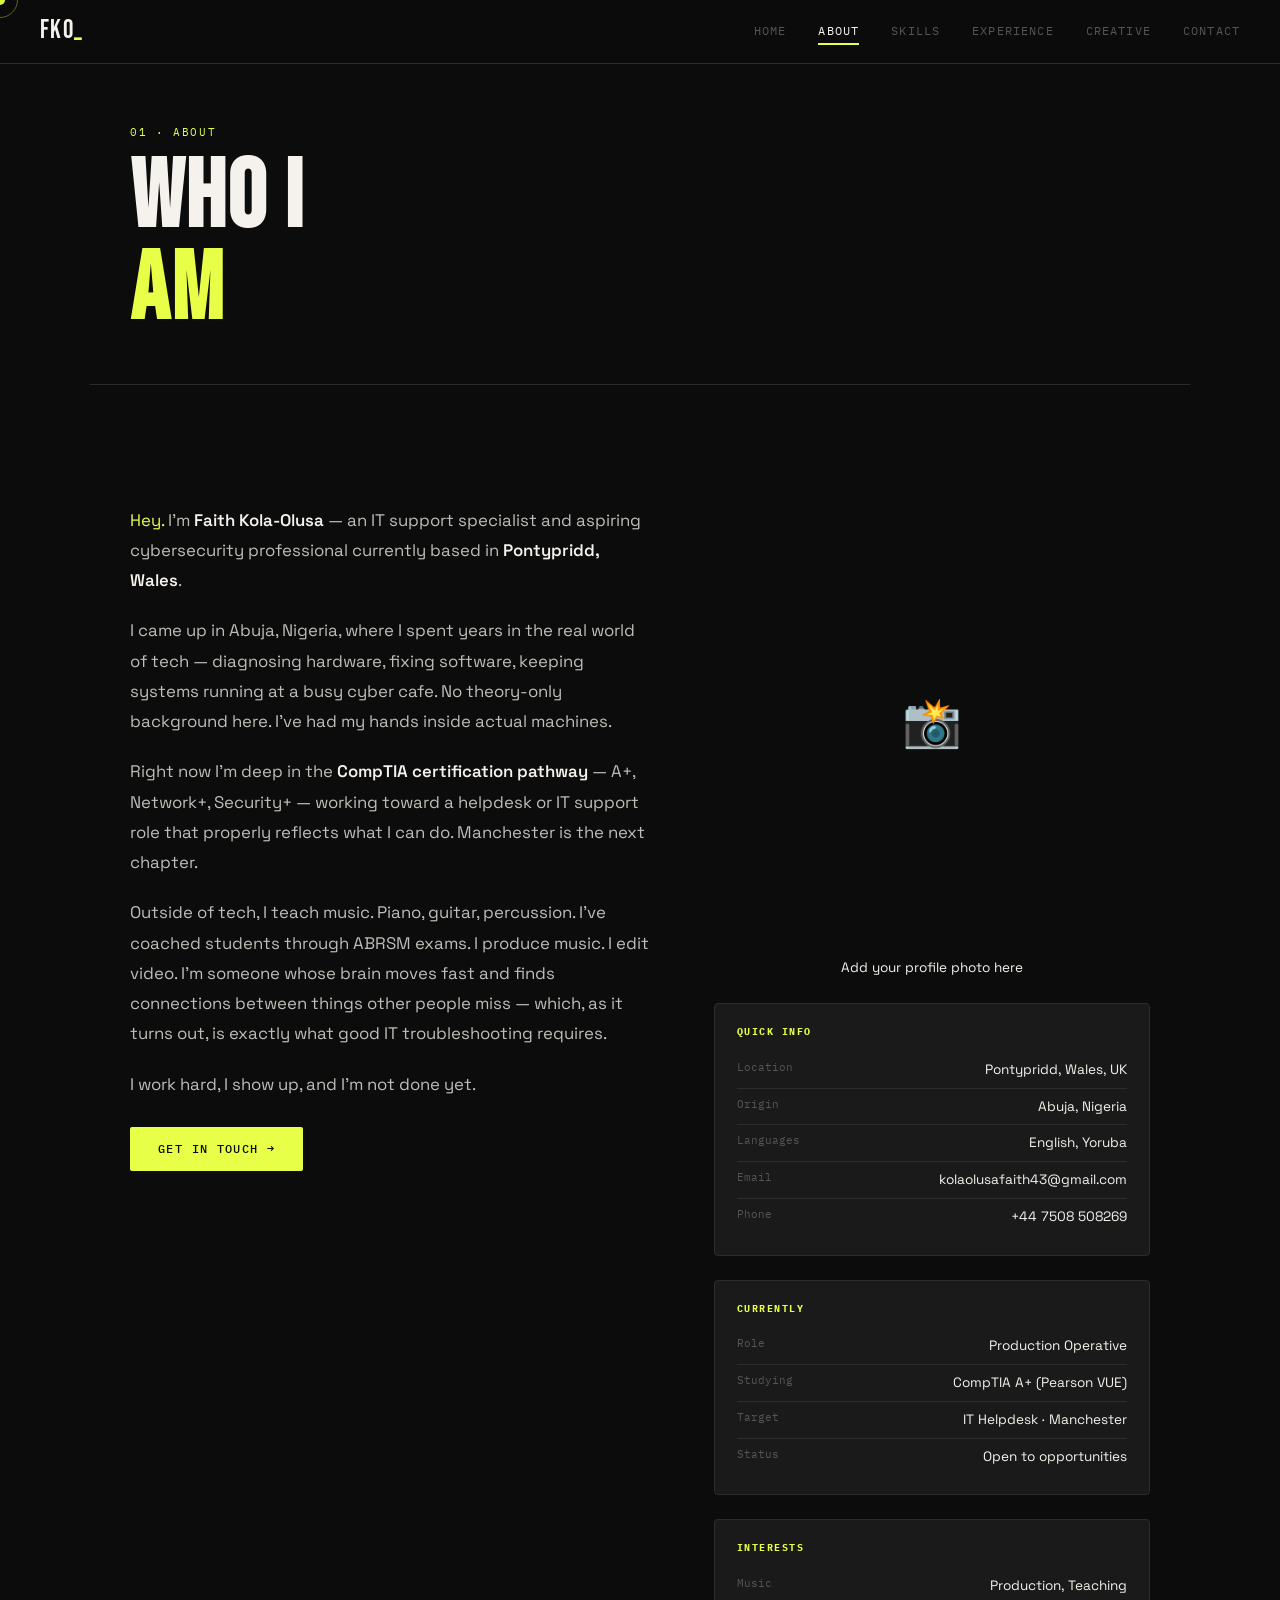
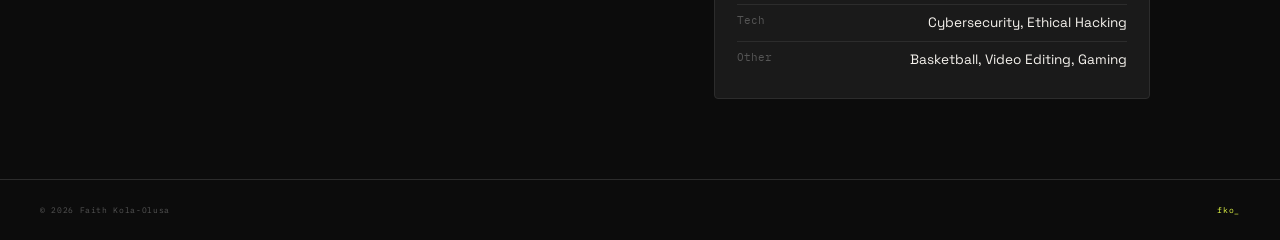
==== pages/about.html @ 6bc58b31 "Initial commit: Portfolio website structure" ====
<!DOCTYPE html>
<html lang="en">
<head>
  <meta charset="UTF-8"/>
  <meta name="viewport" content="width=device-width, initial-scale=1.0"/>
  <title>About · Faith Kola-Olusa</title>
  <link rel="stylesheet" href="../css/global.css"/>
  <link rel="stylesheet" href="../css/pages.css"/>
</head>
<body>
  <div class="cursor" id="cursor"></div>
  <div class="cursor-trail" id="cursorTrail"></div>

  <nav class="nav">
    <a href="../index.html" class="nav-logo">FKO<span class="blink">_</span></a>
    <div class="nav-links">
      <a href="../index.html">Home</a>
      <a href="about.html" class="active">About</a>
      <a href="skills.html">Skills</a>
      <a href="experience.html">Experience</a>
      <a href="creative.html">Creative</a>
      <a href="contact.html">Contact</a>
    </div>
    <button class="nav-burger" id="burger"><span></span><span></span><span></span></button>
  </nav>
  <div class="mobile-menu" id="mobileMenu">
    <a href="../index.html">Home</a>
    <a href="about.html">About</a>
    <a href="skills.html">Skills</a>
    <a href="experience.html">Experience</a>
    <a href="creative.html">Creative</a>
    <a href="contact.html">Contact</a>
  </div>

  <div class="page-header">
    <p class="pg-tag">01 · About</p>
    <h1>WHO I<br><em>AM</em></h1>
  </div>

  <div class="page-wrap">
    <div class="about-grid reveal">

      <div class="about-bio">
        <p><span class="hi">Hey.</span> I'm <strong>Faith Kola-Olusa</strong> — an IT support specialist and aspiring cybersecurity professional currently based in <strong>Pontypridd, Wales</strong>.</p>
        <p>I came up in Abuja, Nigeria, where I spent years in the real world of tech — diagnosing hardware, fixing software, keeping systems running at a busy cyber cafe. No theory-only background here. I've had my hands inside actual machines.</p>
        <p>Right now I'm deep in the <strong>CompTIA certification pathway</strong> — A+, Network+, Security+ — working toward a helpdesk or IT support role that properly reflects what I can do. Manchester is the next chapter.</p>
        <p>Outside of tech, I teach music. Piano, guitar, percussion. I've coached students through ABRSM exams. I produce music. I edit video. I'm someone whose brain moves fast and finds connections between things other people miss — which, as it turns out, is exactly what good IT troubleshooting requires.</p>
        <p>I work hard, I show up, and I'm not done yet.</p>
        <a href="contact.html" class="btn btn-primary" style="margin-top:8px;">Get In Touch →</a>
      </div>

      <div class="about-sidebar">
        <div class="profile-photo-card">
          <div class="profile-photo" style="width:100%;aspect-ratio:1;background:linear-gradient(135deg,var(--bg-secondary),var(--bg-tertiary));border-radius:8px;display:flex;align-items:center;justify-content:center;font-size:3rem;margin-bottom:16px;">
            📸
          </div>
          <p style="font-size:0.85rem;color:var(--text-secondary);text-align:center;">Add your profile photo here</p>
        </div>

        <div class="info-card">
          <h4>Quick Info</h4>
          <div class="info-row"><span class="label">Location</span><span class="value">Pontypridd, Wales, UK</span></div>
          <div class="info-row"><span class="label">Origin</span><span class="value">Abuja, Nigeria</span></div>
          <div class="info-row"><span class="label">Languages</span><span class="value">English, Yoruba</span></div>
          <div class="info-row"><span class="label">Email</span><span class="value">kolaolusafaith43@gmail.com</span></div>
          <div class="info-row"><span class="label">Phone</span><span class="value">+44 7508 508269</span></div>
        </div>

        <div class="info-card">
          <h4>Currently</h4>
          <div class="info-row"><span class="label">Role</span><span class="value">Production Operative</span></div>
          <div class="info-row"><span class="label">Studying</span><span class="value">CompTIA A+ (Pearson VUE)</span></div>
          <div class="info-row"><span class="label">Target</span><span class="value">IT Helpdesk · Manchester</span></div>
          <div class="info-row"><span class="label">Status</span><span class="value accent-text">Open to opportunities</span></div>
        </div>

        <div class="info-card">
          <h4>Interests</h4>
          <div class="info-row"><span class="label">Music</span><span class="value">Production, Teaching</span></div>
          <div class="info-row"><span class="label">Tech</span><span class="value">Cybersecurity, Ethical Hacking</span></div>
          <div class="info-row"><span class="label">Other</span><span class="value">Basketball, Video Editing, Gaming</span></div>
        </div>
      </div>

    </div>
  </div>

  <footer class="footer">
    <span class="mono">© 2026 Faith Kola-Olusa</span>
    <span class="mono accent-text">fko_</span>
  </footer>

  <script src="../js/global.js"></script>
</body>
</html>
---- css/global.css ----
/* ── GLOBAL STYLES ─────────────────────────────────────────────────────────── */
@import url('https://fonts.googleapis.com/css2?family=Space+Grotesk:wght@300;400;500;600;700&family=Bebas+Neue&family=IBM+Plex+Mono:ital,wght@0,300;0,400;1,300&display=swap');

*, *::before, *::after { box-sizing: border-box; margin: 0; padding: 0; }

:root {
  --bg:       #0c0c0c;
  --bg2:      #141414;
  --surface:  #1a1a1a;
  --border:   #2c2c2c;
  --white:    #f5f2ed;
  --muted:    #555;
  --accent:   #e8ff47;      /* electric lime — ADHD energy */
  --accent2:  #ff6b35;      /* orange pop */
  --red:      #ff4444;
  --font-display: 'Bebas Neue', sans-serif;
  --font-body:    'Space Grotesk', sans-serif;
  --font-mono:    'IBM Plex Mono', monospace;
  --nav-h:    64px;
}

html { scroll-behavior: smooth; }

body {
  background: var(--bg);
  color: var(--white);
  font-family: var(--font-body);
  font-size: 16px;
  line-height: 1.6;
  cursor: none;
  overflow-x: hidden;
}

a { color: inherit; text-decoration: none; }
img { max-width: 100%; display: block; }

.mono { font-family: var(--font-mono); font-size: 0.72em; letter-spacing: 0.08em; }
.accent-text { color: var(--accent); }

/* ── CUSTOM CURSOR ──────────────────────────────────────────────────────────── */
.cursor {
  width: 10px; height: 10px;
  background: var(--accent);
  border-radius: 50%;
  position: fixed;
  pointer-events: none;
  z-index: 9999;
  transform: translate(-50%, -50%);
  transition: transform 0.08s ease, width 0.2s ease, height 0.2s ease, background 0.2s ease;
  mix-blend-mode: difference;
}
.cursor-trail {
  width: 36px; height: 36px;
  border: 1.5px solid var(--accent);
  border-radius: 50%;
  position: fixed;
  pointer-events: none;
  z-index: 9998;
  transform: translate(-50%, -50%);
  transition: left 0.12s ease, top 0.12s ease, opacity 0.2s ease;
  opacity: 0.4;
  mix-blend-mode: difference;
}
body:hover .cursor { opacity: 1; }

/* ── NAV ───────────────────────────────────────────────────────────────────── */
.nav {
  position: fixed;
  top: 0; left: 0; right: 0;
  height: var(--nav-h);
  z-index: 1000;
  display: flex;
  align-items: center;
  justify-content: space-between;
  padding: 0 40px;
  background: rgba(12,12,12,0.92);
  backdrop-filter: blur(12px);
  border-bottom: 1px solid var(--border);
}

.nav-logo {
  font-family: var(--font-display);
  font-size: 1.6rem;
  letter-spacing: 0.05em;
  color: var(--white);
  transition: color 0.2s;
}
.nav-logo:hover { color: var(--accent); }

.blink {
  color: var(--accent);
  animation: blink 1s step-end infinite;
}
@keyframes blink { 0%,100%{opacity:1} 50%{opacity:0} }

.nav-links {
  display: flex;
  gap: 32px;
  align-items: center;
}

.nav-links a {
  font-family: var(--font-mono);
  font-size: 0.72rem;
  letter-spacing: 0.1em;
  text-transform: uppercase;
  color: var(--muted);
  transition: color 0.2s;
  position: relative;
}
.nav-links a::after {
  content: '';
  position: absolute;
  bottom: -4px; left: 0;
  width: 0; height: 1.5px;
  background: var(--accent);
  transition: width 0.3s ease;
}
.nav-links a:hover, .nav-links a.active { color: var(--white); }
.nav-links a:hover::after, .nav-links a.active::after { width: 100%; }

/* Mobile burger */
.nav-burger {
  display: none;
  flex-direction: column;
  gap: 5px;
  background: none;
  border: none;
  cursor: none;
  padding: 4px;
}
.nav-burger span {
  display: block;
  width: 24px; height: 2px;
  background: var(--white);
  transition: all 0.3s ease;
}
.nav-burger.open span:nth-child(1) { transform: translateY(7px) rotate(45deg); }
.nav-burger.open span:nth-child(2) { opacity: 0; }
.nav-burger.open span:nth-child(3) { transform: translateY(-7px) rotate(-45deg); }

.mobile-menu {
  display: none;
  position: fixed;
  top: var(--nav-h); left: 0; right: 0; bottom: 0;
  background: var(--bg);
  z-index: 999;
  flex-direction: column;
  align-items: center;
  justify-content: center;
  gap: 32px;
  opacity: 0;
  transition: opacity 0.3s ease;
}
.mobile-menu.open { display: flex; opacity: 1; }
.mobile-menu a {
  font-family: var(--font-display);
  font-size: 2.5rem;
  color: var(--muted);
  transition: color 0.2s;
}
.mobile-menu a:hover { color: var(--accent); }

/* ── BUTTONS ───────────────────────────────────────────────────────────────── */
.btn {
  display: inline-block;
  font-family: var(--font-mono);
  font-size: 0.72rem;
  letter-spacing: 0.12em;
  text-transform: uppercase;
  padding: 13px 28px;
  border-radius: 2px;
  transition: all 0.25s ease;
  cursor: none;
}
.btn-primary {
  background: var(--accent);
  color: var(--bg);
  font-weight: 500;
}
.btn-primary:hover {
  background: var(--white);
  transform: translate(-2px, -2px);
  box-shadow: 4px 4px 0 var(--accent);
}
.btn-ghost {
  border: 1px solid var(--border);
  color: var(--muted);
}
.btn-ghost:hover {
  border-color: var(--white);
  color: var(--white);
  transform: translate(-2px, -2px);
  box-shadow: 4px 4px 0 var(--border);
}

/* ── PAGE HEADER (inner pages) ─────────────────────────────────────────────── */
.page-header {
  padding: calc(var(--nav-h) + 60px) 40px 48px;
  border-bottom: 1px solid var(--border);
  max-width: 1100px;
  margin: 0 auto;
}
.page-header .pg-tag {
  font-family: var(--font-mono);
  font-size: 0.68rem;
  color: var(--accent);
  letter-spacing: 0.15em;
  text-transform: uppercase;
  margin-bottom: 12px;
}
.page-header h1 {
  font-family: var(--font-display);
  font-size: clamp(3rem, 8vw, 6rem);
  letter-spacing: 0.02em;
  line-height: 0.95;
  color: var(--white);
}
.page-header h1 em {
  color: var(--accent);
  font-style: normal;
}

/* ── FOOTER ───────────────────────────────────────────────────────────────── */
.footer {
  display: flex;
  justify-content: space-between;
  align-items: center;
  padding: 24px 40px;
  border-top: 1px solid var(--border);
  font-size: 0.7rem;
  color: var(--muted);
  margin-top: 80px;
}

/* ── REVEAL ANIMATION ──────────────────────────────────────────────────────── */
.reveal {
  opacity: 0;
  transform: translateY(24px);
  transition: opacity 0.7s ease, transform 0.7s ease;
}
.reveal.visible { opacity: 1; transform: translateY(0); }

/* ── RESPONSIVE ─────────────────────────────────────────────────────────────── */
@media (max-width: 768px) {
  .nav-links { display: none; }
  .nav-burger { display: flex; }
  .nav { padding: 0 24px; }
  .page-header { padding: calc(var(--nav-h) + 40px) 24px 32px; }
  .footer { padding: 20px 24px; flex-direction: column; gap: 8px; text-align: center; }
}
---- css/pages.css ----
/* ── INNER PAGES SHARED ────────────────────────────────────────────────────── */

.page-wrap {
  max-width: 1100px;
  margin: 0 auto;
  padding: 60px 40px 0;
}

/* ── ABOUT PAGE ─────────────────────────────────────────────────────────────── */
.about-grid {
  display: grid;
  grid-template-columns: 1.2fr 1fr;
  gap: 60px;
  margin-top: 60px;
  align-items: start;
}

.about-bio p {
  font-size: 1.05rem;
  color: #c0bdb8;
  line-height: 1.8;
  margin-bottom: 20px;
}
.about-bio p strong { color: var(--white); font-weight: 600; }
.about-bio p .hi { color: var(--accent); }

.about-sidebar { display: flex; flex-direction: column; gap: 24px; }

.info-card {
  background: var(--surface);
  border: 1px solid var(--border);
  border-radius: 4px;
  padding: 20px 22px;
}
.info-card h4 {
  font-family: var(--font-mono);
  font-size: 0.62rem;
  letter-spacing: 0.15em;
  text-transform: uppercase;
  color: var(--accent);
  margin-bottom: 12px;
}
.info-row {
  display: flex;
  justify-content: space-between;
  padding: 7px 0;
  border-bottom: 1px solid var(--border);
  font-size: 0.85rem;
}
.info-row:last-child { border-bottom: none; }
.info-row .label { color: var(--muted); font-family: var(--font-mono); font-size: 0.7rem; }
.info-row .value { color: var(--white); }

/* ── SKILLS PAGE ────────────────────────────────────────────────────────────── */
.skills-grid {
  display: grid;
  grid-template-columns: repeat(3, 1fr);
  gap: 20px;
  margin-top: 60px;
}

.skill-category {
  background: var(--surface);
  border: 1px solid var(--border);
  border-radius: 4px;
  padding: 24px 22px;
  transition: border-color 0.3s ease, transform 0.3s ease;
}
.skill-category:hover {
  border-color: var(--accent);
  transform: translateY(-3px);
}
.skill-category h3 {
  font-family: var(--font-mono);
  font-size: 0.65rem;
  letter-spacing: 0.15em;
  text-transform: uppercase;
  color: var(--accent);
  margin-bottom: 18px;
  padding-bottom: 10px;
  border-bottom: 1px solid var(--border);
}

.skill-item {
  display: flex;
  align-items: center;
  justify-content: space-between;
  margin-bottom: 14px;
}
.skill-name { font-size: 0.88rem; color: var(--white); }
.skill-bar-wrap {
  width: 80px; height: 4px;
  background: var(--border);
  border-radius: 2px;
  overflow: hidden;
}
.skill-bar {
  height: 100%;
  background: var(--accent);
  border-radius: 2px;
  width: 0;
  transition: width 1.1s cubic-bezier(0.4, 0, 0.2, 1);
}

.certs-section { margin-top: 60px; }
.certs-section h2 {
  font-family: var(--font-display);
  font-size: 2.2rem;
  margin-bottom: 24px;
  color: var(--white);
}

.cert-cards { display: flex; gap: 20px; flex-wrap: wrap; }
.cert-card {
  background: var(--surface);
  border: 1px solid var(--border);
  border-radius: 4px;
  padding: 20px 24px;
  display: flex;
  align-items: center;
  gap: 16px;
  flex: 1;
  min-width: 220px;
  transition: border-color 0.3s;
}
.cert-card:hover { border-color: var(--accent); }
.cert-icon { font-size: 2rem; }
.cert-info h4 { font-size: 0.9rem; font-weight: 600; color: var(--white); }
.cert-info p { font-size: 0.75rem; color: var(--muted); font-family: var(--font-mono); margin-top: 2px; }
.cert-status {
  margin-left: auto;
  font-family: var(--font-mono);
  font-size: 0.6rem;
  letter-spacing: 0.1em;
  padding: 3px 8px;
  border-radius: 2px;
  white-space: nowrap;
}
.cert-status.wip { background: rgba(232,255,71,0.12); color: var(--accent); border: 1px solid rgba(232,255,71,0.25); }
.cert-status.done { background: rgba(76,175,125,0.12); color: #4caf7d; border: 1px solid rgba(76,175,125,0.25); }

/* ── EXPERIENCE PAGE ────────────────────────────────────────────────────────── */
.timeline { margin-top: 60px; position: relative; }
.timeline::before {
  content: '';
  position: absolute;
  left: 0; top: 8px; bottom: 0;
  width: 1px;
  background: var(--border);
}

.timeline-item {
  padding-left: 36px;
  margin-bottom: 56px;
  position: relative;
}
.timeline-item::before {
  content: '';
  position: absolute;
  left: -4px; top: 8px;
  width: 9px; height: 9px;
  border-radius: 50%;
  background: var(--accent);
  border: 2px solid var(--bg);
}

.tl-meta {
  font-family: var(--font-mono);
  font-size: 0.65rem;
  color: var(--muted);
  letter-spacing: 0.1em;
  text-transform: uppercase;
  margin-bottom: 6px;
}
.tl-title {
  font-family: var(--font-body);
  font-size: 1.15rem;
  font-weight: 600;
  color: var(--white);
  margin-bottom: 2px;
}
.tl-company {
  font-size: 0.88rem;
  color: var(--accent);
  margin-bottom: 14px;
  font-family: var(--font-mono);
  font-size: 0.75rem;
}
.tl-bullets {
  list-style: none;
  display: flex;
  flex-direction: column;
  gap: 7px;
}
.tl-bullets li {
  font-size: 0.9rem;
  color: #a0a0a0;
  padding-left: 16px;
  position: relative;
  line-height: 1.5;
}
.tl-bullets li::before {
  content: '›';
  position: absolute;
  left: 0;
  color: var(--accent);
  font-size: 1rem;
}

/* ── CREATIVE PAGE ──────────────────────────────────────────────────────────── */
.creative-grid {
  display: grid;
  grid-template-columns: 1fr 1fr;
  gap: 24px;
  margin-top: 60px;
}
.creative-card {
  background: var(--surface);
  border: 1px solid var(--border);
  border-radius: 4px;
  padding: 32px 28px;
  transition: border-color 0.3s, transform 0.3s;
}
.creative-card:hover {
  border-color: var(--accent2);
  transform: translateY(-3px);
}
.creative-card .cc-tag {
  font-family: var(--font-mono);
  font-size: 0.62rem;
  letter-spacing: 0.15em;
  text-transform: uppercase;
  color: var(--accent2);
  margin-bottom: 14px;
}
.creative-card h3 {
  font-family: var(--font-display);
  font-size: 2rem;
  margin-bottom: 12px;
  color: var(--white);
}
.creative-card p {
  font-size: 0.9rem;
  color: var(--muted);
  line-height: 1.7;
}
.creative-card .cc-icon { font-size: 2.4rem; margin-bottom: 16px; }

/* ── CONTACT PAGE ────────────────────────────────────────────────────────────── */
.contact-grid {
  display: grid;
  grid-template-columns: 1fr 1fr;
  gap: 60px;
  margin-top: 60px;
  align-items: start;
}

.contact-info p {
  font-size: 1.05rem;
  color: var(--muted);
  line-height: 1.8;
  margin-bottom: 32px;
}

.contact-links { display: flex; flex-direction: column; gap: 16px; }
.contact-link {
  display: flex;
  align-items: center;
  gap: 16px;
  padding: 16px 20px;
  background: var(--surface);
  border: 1px solid var(--border);
  border-radius: 4px;
  transition: border-color 0.3s, transform 0.3s;
  font-size: 0.9rem;
}
.contact-link:hover {
  border-color: var(--accent);
  transform: translateX(6px);
}
.contact-link .cl-icon { font-size: 1.2rem; width: 24px; }
.contact-link .cl-label { font-family: var(--font-mono); font-size: 0.65rem; color: var(--muted); }
.contact-link .cl-value { color: var(--white); margin-top: 1px; }
.contact-link .cl-arrow { margin-left: auto; color: var(--accent); font-size: 0.9rem; opacity: 0; transition: opacity 0.2s; }
.contact-link:hover .cl-arrow { opacity: 1; }

.contact-form-wrap h3 {
  font-family: var(--font-display);
  font-size: 1.8rem;
  margin-bottom: 24px;
  color: var(--white);
}

.form-group { margin-bottom: 18px; }
.form-group label {
  display: block;
  font-family: var(--font-mono);
  font-size: 0.65rem;
  letter-spacing: 0.12em;
  text-transform: uppercase;
  color: var(--muted);
  margin-bottom: 6px;
}
.form-group input,
.form-group textarea {
  width: 100%;
  background: var(--surface);
  border: 1px solid var(--border);
  border-radius: 2px;
  padding: 12px 16px;
  color: var(--white);
  font-family: var(--font-body);
  font-size: 0.9rem;
  transition: border-color 0.3s;
  resize: vertical;
}
.form-group input:focus,
.form-group textarea:focus {
  outline: none;
  border-color: var(--accent);
}
.form-group textarea { min-height: 120px; }

/* RESPONSIVE */
@media (max-width: 900px) {
  .about-grid, .contact-grid, .creative-grid { grid-template-columns: 1fr; gap: 40px; }
  .skills-grid { grid-template-columns: 1fr 1fr; }
}
@media (max-width: 600px) {
  .page-wrap { padding: 40px 24px 0; }
  .skills-grid { grid-template-columns: 1fr; }
  .creative-grid { grid-template-columns: 1fr; }
}
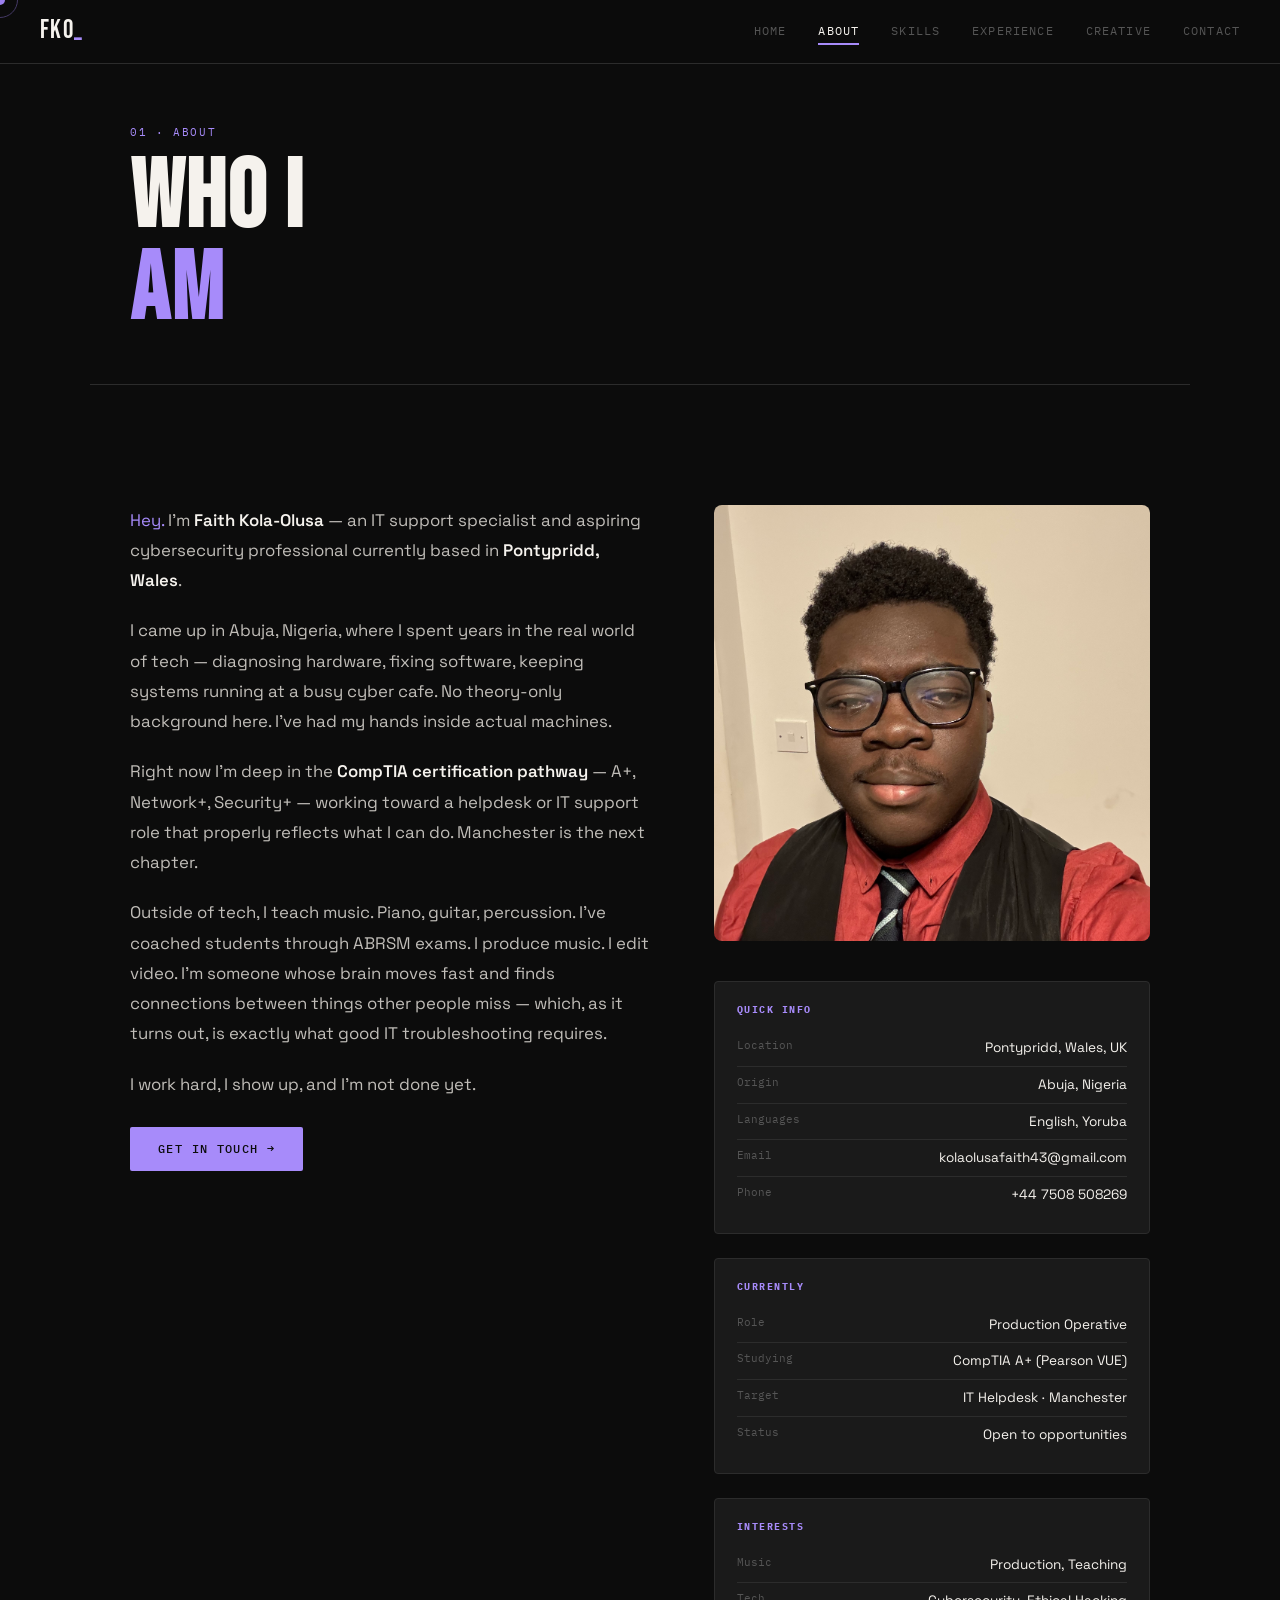
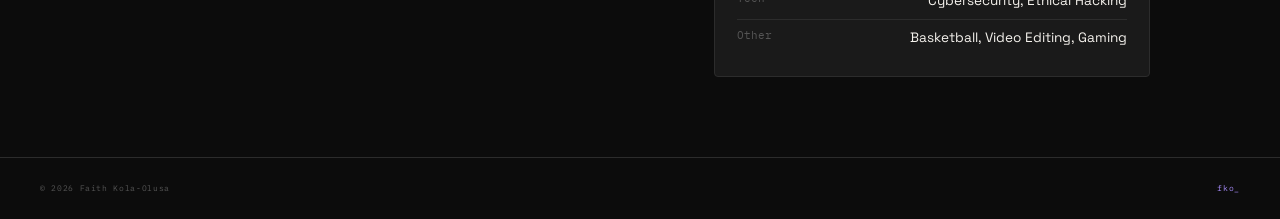
==== commit 148f4049: "Add profile photo to About page" ====
--- a/pages/about.html
+++ b/pages/about.html
@@ -51,10 +51,7 @@
 
       <div class="about-sidebar">
         <div class="profile-photo-card">
-          <div class="profile-photo" style="width:100%;aspect-ratio:1;background:linear-gradient(135deg,var(--bg-secondary),var(--bg-tertiary));border-radius:8px;display:flex;align-items:center;justify-content:center;font-size:3rem;margin-bottom:16px;">
-            📸
-          </div>
-          <p style="font-size:0.85rem;color:var(--text-secondary);text-align:center;">Add your profile photo here</p>
+          <img src="../myphoto.jpg" alt="Faith Kola-Olusa" style="width:100%;aspect-ratio:1;border-radius:8px;margin-bottom:16px;object-fit:cover;">
         </div>
 
         <div class="info-card">
--- a/css/global.css
+++ b/css/global.css
@@ -10,8 +10,8 @@
   --border:   #2c2c2c;
   --white:    #f5f2ed;
   --muted:    #555;
-  --accent:   #e8ff47;      /* electric lime — ADHD energy */
-  --accent2:  #ff6b35;      /* orange pop */
+  --accent:   #a78bfa;      /* purple */
+  --accent2:  #c084fc;      /* lighter purple */
   --red:      #ff4444;
   --font-display: 'Bebas Neue', sans-serif;
   --font-body:    'Space Grotesk', sans-serif;
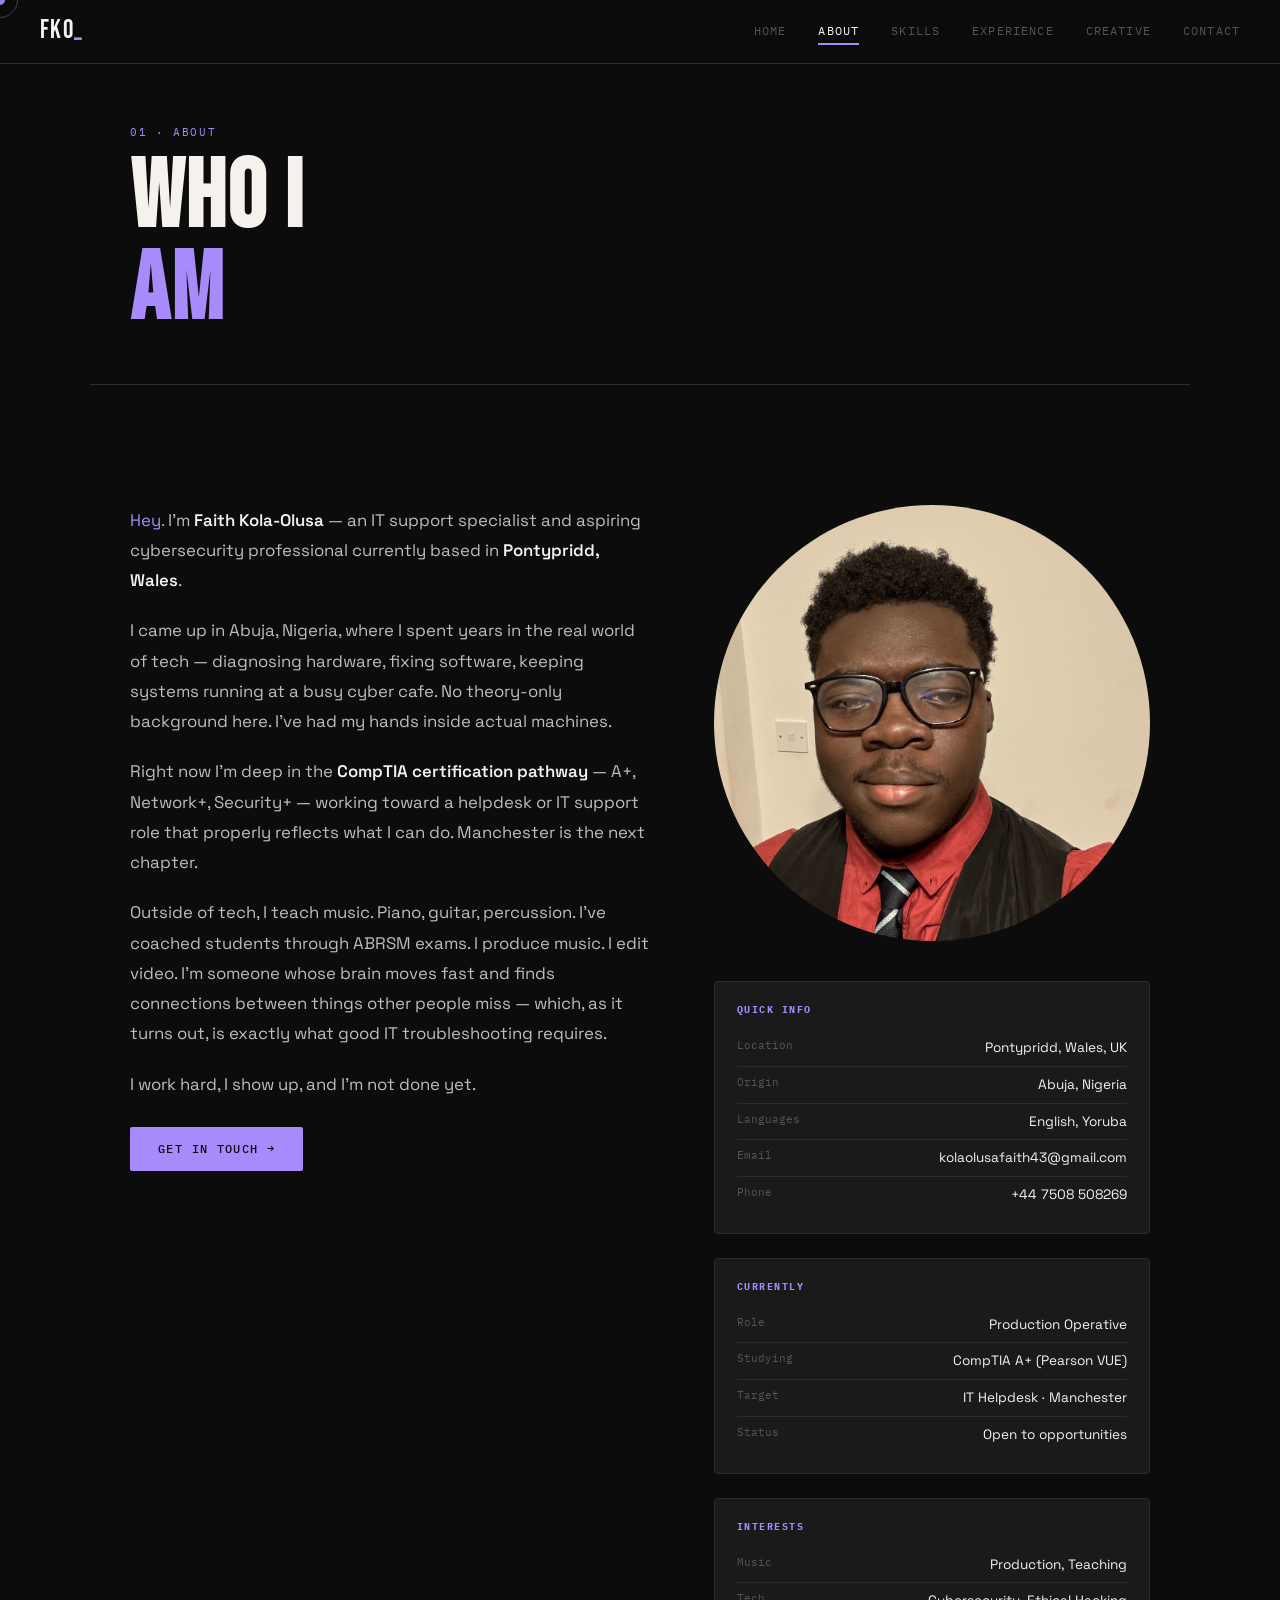
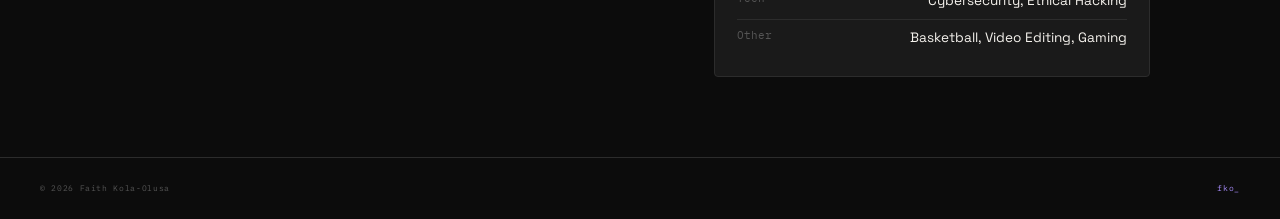
==== commit 39cd569a: "Make profile photo circular instead of rounded corners" ====
--- a/pages/about.html
+++ b/pages/about.html
@@ -51,7 +51,7 @@
 
       <div class="about-sidebar">
         <div class="profile-photo-card">
-          <img src="../myphoto.jpg" alt="Faith Kola-Olusa" style="width:100%;aspect-ratio:1;border-radius:8px;margin-bottom:16px;object-fit:cover;">
+          <img src="../myphoto.jpg" alt="Faith Kola-Olusa" style="width:100%;aspect-ratio:1;border-radius:50%;margin-bottom:16px;object-fit:cover;">
         </div>
 
         <div class="info-card">
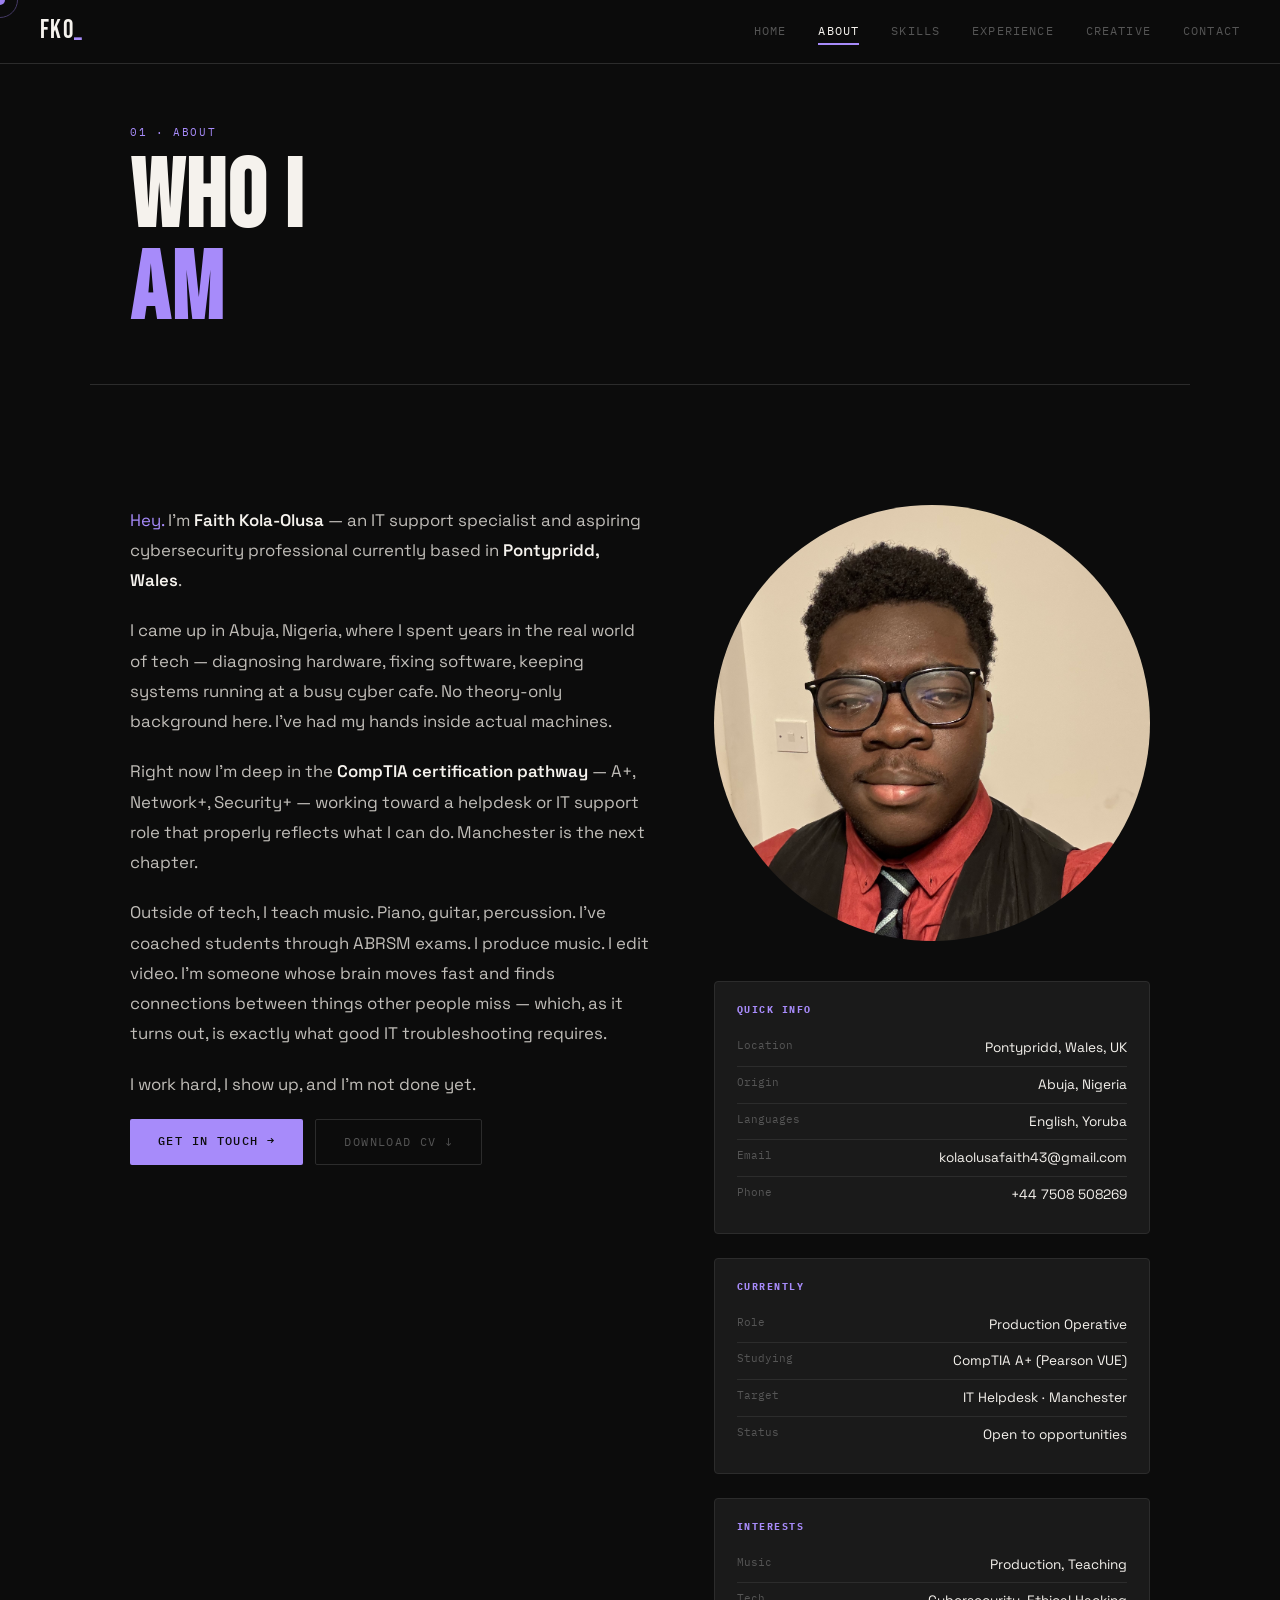
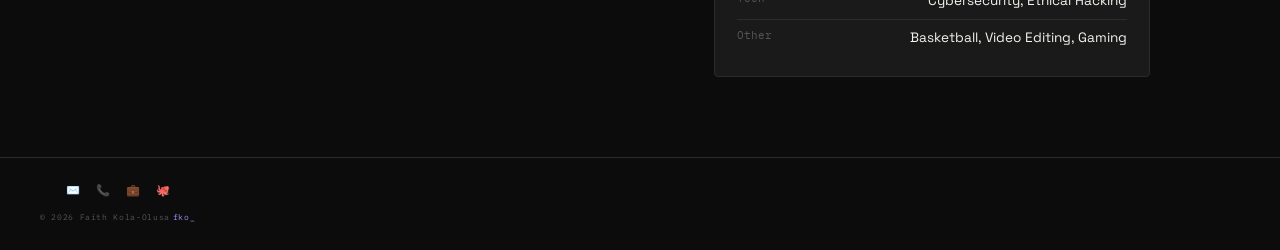
==== commit b10fd784: "Add portfolio enhancements: CV download, social footer, SEO meta tags, Google Analytics" ====
--- a/pages/about.html
+++ b/pages/about.html
@@ -46,7 +46,10 @@
         <p>Right now I'm deep in the <strong>CompTIA certification pathway</strong> — A+, Network+, Security+ — working toward a helpdesk or IT support role that properly reflects what I can do. Manchester is the next chapter.</p>
         <p>Outside of tech, I teach music. Piano, guitar, percussion. I've coached students through ABRSM exams. I produce music. I edit video. I'm someone whose brain moves fast and finds connections between things other people miss — which, as it turns out, is exactly what good IT troubleshooting requires.</p>
         <p>I work hard, I show up, and I'm not done yet.</p>
-        <a href="contact.html" class="btn btn-primary" style="margin-top:8px;">Get In Touch →</a>
+        <div style="display:flex;gap:12px;margin-top:8px;">
+          <a href="contact.html" class="btn btn-primary">Get In Touch →</a>
+          <a href="../cv.pdf" class="btn btn-ghost" download>Download CV ↓</a>
+        </div>
       </div>
 
       <div class="about-sidebar">
@@ -83,8 +86,18 @@
   </div>
 
   <footer class="footer">
-    <span class="mono">© 2026 Faith Kola-Olusa</span>
-    <span class="mono accent-text">fko_</span>
+    <div style="display:flex;flex-direction:column;gap:8px;align-items:center;">
+      <div style="display:flex;gap:16px;">
+        <a href="mailto:kolaolusafaith43@gmail.com" style="color:var(--accent);text-decoration:none;">✉️</a>
+        <a href="tel:+447508508269" style="color:var(--accent);text-decoration:none;">📞</a>
+        <a href="https://linkedin.com" target="_blank" style="color:var(--accent);text-decoration:none;">💼</a>
+        <a href="https://github.com/fko" target="_blank" style="color:var(--accent);text-decoration:none;">🐙</a>
+      </div>
+      <div>
+        <span class="mono">© 2026 Faith Kola-Olusa</span>
+        <span class="mono accent-text">fko_</span>
+      </div>
+    </div>
   </footer>
 
   <script src="../js/global.js"></script>
